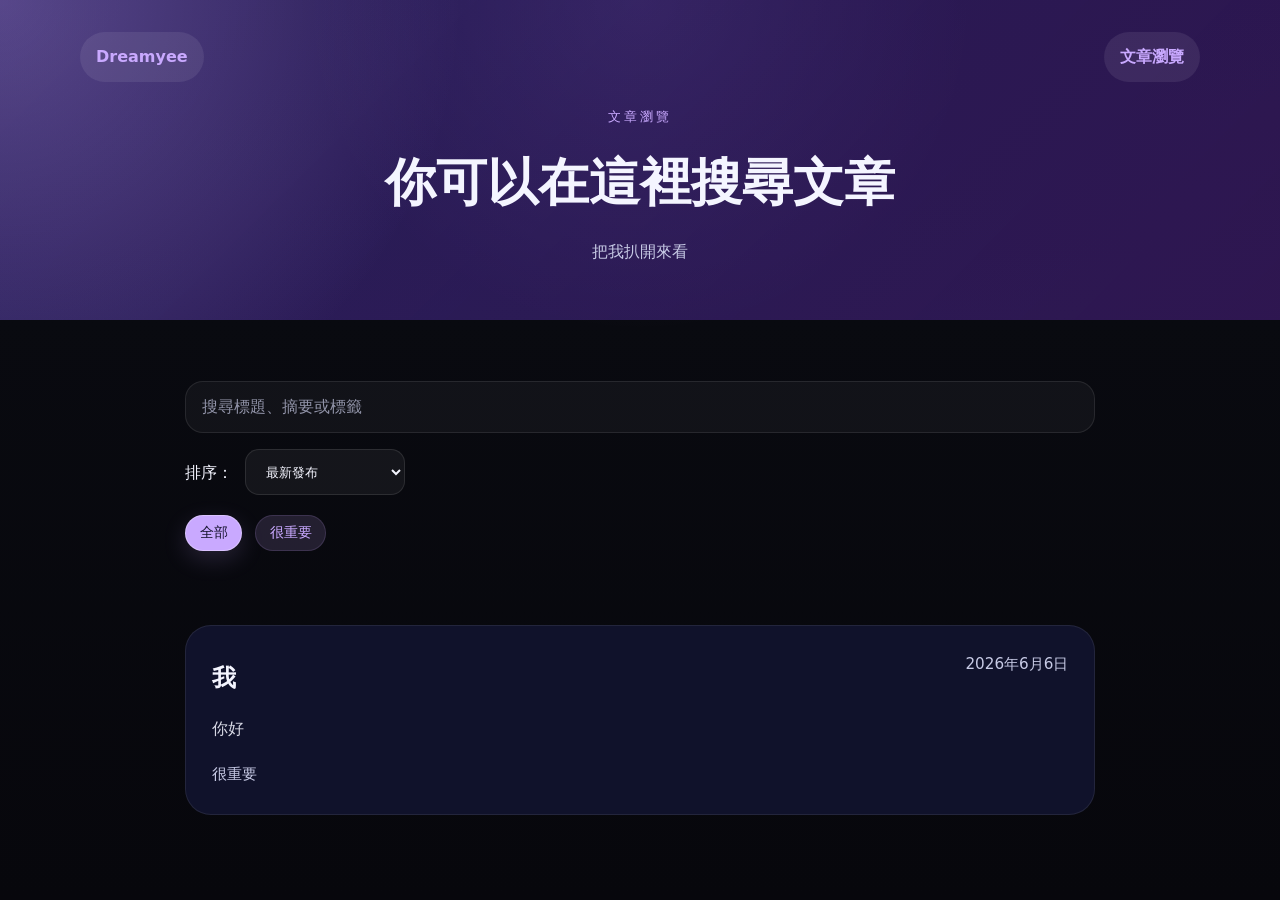
==== archive.html @ ba016aef "AI gonna replace me" ====
<!DOCTYPE html>
<html lang="zh-Hant">
  <head>
    <meta charset="UTF-8" />
    <meta name="viewport" content="width=device-width, initial-scale=1.0" />
    <title>文章瀏覽 | Dreamyee's blog</title>
    <link rel="stylesheet" href="styles.css" />
  </head>
  <body>
    <div class="page-shell">
      <header class="hero-banner archive-banner">
        <div class="hero-overlay"></div>
        <div class="topbar">
          <a class="brand nav-link" href="index.html">Dreamyee</a>
          <a class="nav-link" href="archive.html">文章瀏覽</a>
        </div>
        <div class="hero-content">
          <p class="eyebrow">文章瀏覽</p>
          <h1>你可以在這裡搜尋文章</h1>
          <p class="post-meta">把我扒開來看</p>
        </div>
      </header>

      <main class="content-area archive-content">
        <section class="browse-panel">
          <div class="browse-controls">
            <input id="searchInput" type="search" placeholder="搜尋標題、摘要或標籤" autocomplete="off" />
            <div class="sort-row">
              <label for="sortOrder">排序：</label>
              <select id="sortOrder">
                <option value="newest">最新發布</option>
                <option value="oldest">最早發布</option>
              </select>
            </div>
          </div>

          <div class="tag-filter" id="tagFilter"></div>
        </section>

        <section class="article-list" id="articleList"></section>
      </main>
    </div>

    <script src="archive.js"></script>
  </body>
</html>
---- styles.css ----
:root {
  color-scheme: dark;
  --bg: #080812;
  --panel: rgba(20, 22, 40, 0.95);
  --panel-border: rgba(255, 255, 255, 0.08);
  --text: #f4f5ff;
  --muted: #c7cae5;
  --lavender: #c9a9ff;
  --lavender-soft: rgba(201, 169, 255, 0.18);
  --shadow: 0 30px 80px rgba(0, 0, 0, 0.35);
  --radius: 28px;
}

* {
  box-sizing: border-box;
}

html,
body {
  min-height: 100%;
  margin: 0;
  padding: 0;
  background: radial-gradient(circle at top, rgba(201, 169, 255, 0.14), transparent 30%),
    linear-gradient(180deg, #06060b 0%, #090a10 35%, #07070c 100%);
  color: var(--text);
  font-family: Inter, system-ui, -apple-system, BlinkMacSystemFont, "Segoe UI", sans-serif;
}

body {
  line-height: 1.7;
}

.page-shell {
  display: grid;
  grid-template-rows: auto 1fr;
  min-height: 100vh;
}

.hero-banner {
  position: relative;
  min-height: 320px;
  display: flex;
  flex-direction: column;
  align-items: center;
  justify-content: flex-start;
  padding: 2rem;
  background: linear-gradient(135deg, rgba(88, 64, 204, 0.4), rgba(59, 27, 102, 0.75)),
    url("images/banner.jpg") center/cover no-repeat;
  background-blend-mode: overlay;
}

.hero-overlay {
  position: absolute;
  inset: 0;
  background: radial-gradient(circle at top left, rgba(201, 169, 255, 0.3), transparent 35%);
}

.hero-content {
  position: relative;
  z-index: 1;
  max-width: 900px;
  width: 100%;
  text-align: center;
  animation: fadeInUp 0.8s ease forwards;
}

.eyebrow {
  text-transform: uppercase;
  letter-spacing: 0.24em;
  font-size: 0.8rem;
  margin: 0 0 0.75rem;
  color: var(--lavender);
}

h1 {
  margin: 0;
  font-size: clamp(2rem, 4vw, 3.4rem);
}

.topbar {
  position: relative;
  z-index: 1;
  display: flex;
  align-items: center;
  justify-content: space-between;
  gap: 1rem;
  width: min(100%, 1120px);
  margin: 0 auto 1.5rem;
}

.topbar .brand,
.topbar .nav-link {
  color: var(--lavender);
  text-decoration: none;
  font-weight: 600;
}

.hero-content h1 {
  margin: 0;
}

.topbar .nav-link {
  background: rgba(255, 255, 255, 0.08);
  padding: 0.7rem 1rem;
  border-radius: 999px;
  transition: transform 0.2s ease, background 0.2s ease;
}

.topbar .nav-link:hover {
  transform: translateY(-1px);
  background: rgba(201, 169, 255, 0.18);
}

.post-meta {
  margin-top: 0.75rem;
  color: var(--muted);
}

.browse-panel {
  display: grid;
  gap: 1.25rem;
  margin-bottom: 2rem;
  width: min(100%, 910px);
}

.browse-controls {
  display: grid;
  gap: 1rem;
}

#searchInput {
  width: 100%;
  min-height: 52px;
  padding: 0.95rem 1rem;
  border-radius: 18px;
  border: 1px solid rgba(255, 255, 255, 0.09);
  background: rgba(255, 255, 255, 0.04);
  color: var(--text);
  font-size: 1rem;
}

#searchInput::placeholder {
  color: rgba(199, 202, 229, 0.7);
}

.sort-row {
  display: flex;
  align-items: center;
  gap: 0.75rem;
  flex-wrap: wrap;
}

.sort-row select {
  min-width: 160px;
  padding: 0.85rem 1rem;
  border-radius: 14px;
  border: 1px solid rgba(255, 255, 255, 0.1);
  background: rgba(255, 255, 255, 0.05);
  color: var(--text);
}

.tag-filter {
  display: flex;
  flex-wrap: wrap;
  gap: 0.8rem;
  width: min(100%, 910px);
}

.tag-chip {
  border: 1px solid rgba(201, 169, 255, 0.15);
  cursor: pointer;
  padding: 0.6rem 1rem;
  border-radius: 999px;
  background: rgba(255, 255, 255, 0.06);
  color: var(--lavender);
  transition: transform 0.2s ease, background 0.2s ease, color 0.2s ease, border-color 0.2s ease;
}

.tag-chip:hover {
  transform: translateY(-1px);
  background: rgba(201, 169, 255, 0.16);
}

.tag-chip.active {
  background: var(--lavender);
  color: #17142f;
  border-color: rgba(255, 255, 255, 0.3);
  box-shadow: 0 8px 24px rgba(201, 169, 255, 0.16);
}

.article-list {
  display: grid;
  gap: 1.25rem;
  width: min(100%, 910px);
}

.article-card {
  background: rgba(17, 20, 46, 0.95);
  border: 1px solid rgba(255, 255, 255, 0.08);
  border-radius: 26px;
  overflow: hidden;
  opacity: 0;
  transform: translateY(18px);
  transition: transform 0.2s ease, border-color 0.2s ease;
  animation: fadeInUp 0.7s ease forwards;
}

.article-card:hover {
  transform: translateY(-2px);
  border-color: rgba(201, 169, 255, 0.22);
}

@keyframes fadeInUp {
  from {
    opacity: 0;
    transform: translateY(22px);
  }
  to {
    opacity: 1;
    transform: translateY(0);
  }
}

.article-link {
  display: block;
  color: inherit;
  text-decoration: none;
}

.article-card-content {
  padding: 1.65rem 1.6rem;
}

.article-card-header {
  display: flex;
  align-items: flex-start;
  justify-content: space-between;
  gap: 1rem;
  flex-wrap: wrap;
}

.article-card-header h2 {
  margin: 0.35rem 0 0;
  font-size: 1.5rem;
}

.article-date,
.article-meta-row {
  color: var(--muted);
  font-size: 0.95rem;
}

.article-excerpt {
  margin: 1rem 0 1.25rem;
  color: rgba(244, 245, 255, 0.88);
}

.article-meta-row {
  display: flex;
  flex-wrap: wrap;
  gap: 1rem;
}

.empty-state {
  padding: 2rem;
  border-radius: 24px;
  text-align: center;
  background: rgba(255, 255, 255, 0.04);
  border: 1px dashed rgba(255, 255, 255, 0.08);
  color: var(--muted);
}

.archive-content {
  padding-top: 2rem;
}

@media (max-width: 720px) {
  .topbar {
    flex-direction: column;
    align-items: flex-start;
  }

  .browse-panel,
  .article-list,
  .tag-filter {
    width: 100%;
  }

  .article-card-content {
    padding: 1.4rem;
  }
}

.content-area {
  display: grid;
  place-items: center;
  padding: 2.5rem 1.25rem 4rem;
}

.post-card {
  width: min(100%, 910px);
  background: var(--panel);
  border: 1px solid var(--panel-border);
  border-radius: var(--radius);
  box-shadow: var(--shadow);
  padding: 2rem;
  backdrop-filter: blur(14px);
  opacity: 0;
  transform: translateY(20px);
  animation: fadeInUp 0.8s ease 0.2s forwards;
}

.post-meta-row {
  display: flex;
  flex-wrap: wrap;
  gap: 1rem;
  color: var(--muted);
  font-size: 0.95rem;
  margin-bottom: 1rem;
}

.tag-list {
  display: flex;
  flex-wrap: wrap;
  gap: 0.6rem;
  margin-bottom: 1.5rem;
}

.tag-item {
  display: inline-flex;
  align-items: center;
  padding: 0.45rem 0.85rem;
  border-radius: 999px;
  background: rgba(201, 169, 255, 0.14);
  color: var(--lavender);
  font-size: 0.9rem;
}

.post-body {
  color: var(--text);
}

.post-body h2,
.post-body h3,
.post-body h4 {
  margin-top: 2rem;
  margin-bottom: 0.8rem;
  color: #edefff;
}

.post-body p {
  margin: 1rem 0;
}

.post-body img {
  max-width: 100%;
  border-radius: 18px;
  margin: 1.25rem 0;
  display: block;
}

.post-body a {
  color: var(--lavender);
  text-decoration: none;
}

.post-body a:hover {
  text-decoration: underline;
}

.post-body pre,
.post-body code {
  font-family: ui-monospace, SFMono-Regular, Menlo, Monaco, Consolas, "Liberation Mono", "Courier New", monospace;
}

.post-body pre {
  background: rgba(255, 255, 255, 0.06);
  border: 1px solid rgba(255, 255, 255, 0.08);
  border-radius: 18px;
  padding: 1rem;
  overflow-x: auto;
}

.post-body code {
  background: rgba(255, 255, 255, 0.08);
  padding: 0.2rem 0.45rem;
  border-radius: 0.45rem;
}

@media (max-width: 720px) {
  .hero-banner {
    min-height: 230px;
    padding: 1.5rem;
  }

  .post-card {
    padding: 1.5rem;
  }
}
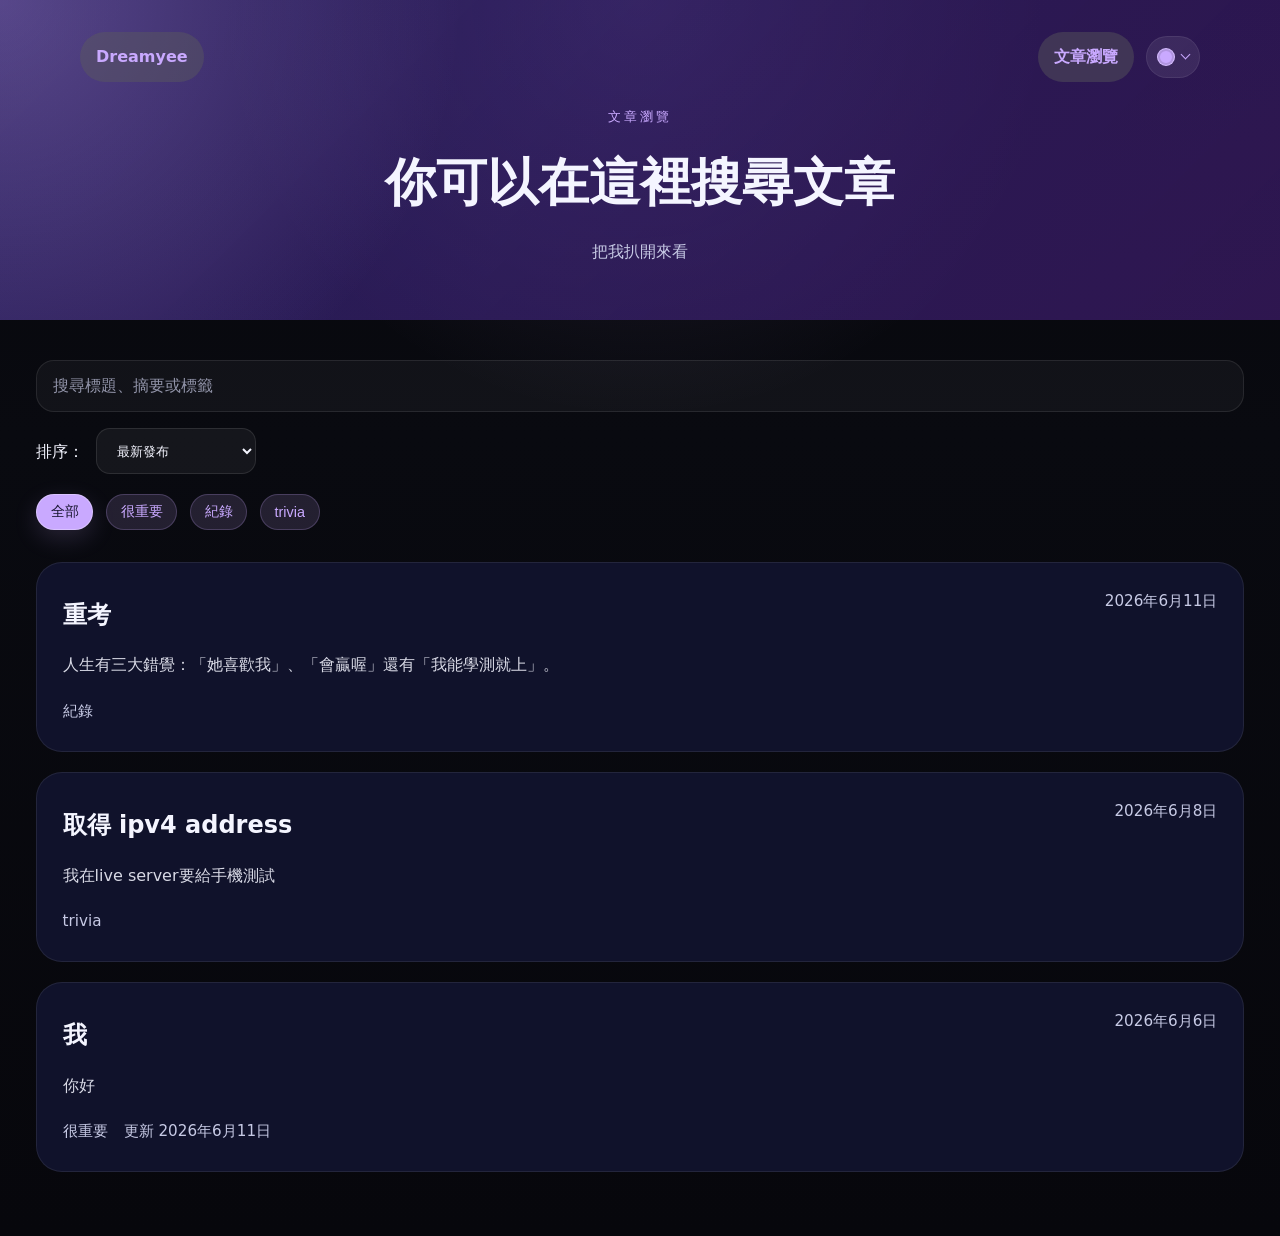
==== commit c3f9b41b: "more themes and main theme change to blue" ====
--- a/archive.html
+++ b/archive.html
@@ -3,7 +3,32 @@
   <head>
     <meta charset="UTF-8" />
     <meta name="viewport" content="width=device-width, initial-scale=1.0" />
+    <meta name="description" content="Browse all article posts with tag filtering, search, and sorting on this Markdown-powered blog." />
+    <meta name="robots" content="index, follow" />
+    <meta property="og:title" content="文章瀏覽 | Dreamyee's blog" />
+    <meta property="og:description" content="Browse all article posts with tag filtering, search, and sorting on this Markdown-powered blog." />
+    <meta property="og:type" content="website" />
+    <meta name="twitter:card" content="summary_large_image" />
+    <meta name="theme-color" content="#080812" />
     <title>文章瀏覽 | Dreamyee's blog</title>
+    <script>
+      (() => {
+        try {
+          const themes = {
+            purple: "#080812",
+            blue: "#06101f",
+            green: "#061812",
+          };
+          const savedTheme = localStorage.getItem("blog-theme");
+          if (Object.prototype.hasOwnProperty.call(themes, savedTheme)) {
+            document.documentElement.dataset.theme = savedTheme;
+            document.querySelector('meta[name="theme-color"]').setAttribute("content", themes[savedTheme]);
+          }
+        } catch (error) {
+          document.documentElement.dataset.theme = "blue";
+        }
+      })();
+    </script>
     <link rel="stylesheet" href="styles.css" />
   </head>
   <body>
@@ -12,7 +37,29 @@
         <div class="hero-overlay"></div>
         <div class="topbar">
           <a class="brand nav-link" href="index.html">Dreamyee</a>
-          <a class="nav-link" href="archive.html">文章瀏覽</a>
+          <div class="nav-actions">
+            <a class="nav-link" href="archive.html">文章瀏覽</a>
+            <div class="theme-switcher">
+              <button class="theme-trigger" type="button" aria-label="選擇主題色" aria-expanded="false" aria-controls="themeMenu">
+                <span class="theme-trigger-swatch" aria-hidden="true"></span>
+                <span class="theme-trigger-chevron" aria-hidden="true"></span>
+              </button>
+              <div class="theme-menu" id="themeMenu" role="menu" hidden>
+                <button class="theme-option" type="button" data-theme-choice="purple" role="menuitemradio" aria-checked="true">
+                  <span class="theme-option-swatch theme-purple" aria-hidden="true"></span>
+                  <span>紫色</span>
+                </button>
+                <button class="theme-option" type="button" data-theme-choice="blue" role="menuitemradio" aria-checked="false">
+                  <span class="theme-option-swatch theme-blue" aria-hidden="true"></span>
+                  <span>深藍</span>
+                </button>
+                <button class="theme-option" type="button" data-theme-choice="green" role="menuitemradio" aria-checked="false">
+                  <span class="theme-option-swatch theme-green" aria-hidden="true"></span>
+                  <span>深綠</span>
+                </button>
+              </div>
+            </div>
+          </div>
         </div>
         <div class="hero-content">
           <p class="eyebrow">文章瀏覽</p>
@@ -41,6 +88,7 @@
       </main>
     </div>
 
+    <script src="theme.js"></script>
     <script src="archive.js"></script>
   </body>
 </html>
--- a/styles.css
+++ b/styles.css
@@ -2,13 +2,79 @@
   color-scheme: dark;
   --bg: #080812;
   --panel: rgba(20, 22, 40, 0.95);
+  --article-panel: rgba(17, 20, 46, 0.95);
   --panel-border: rgba(255, 255, 255, 0.08);
   --text: #f4f5ff;
   --muted: #c7cae5;
   --lavender: #c9a9ff;
   --lavender-soft: rgba(201, 169, 255, 0.18);
+  --accent: #c9a9ff;
+  --accent-strong: #d7c0ff;
+  --accent-soft: rgba(201, 169, 255, 0.18);
+  --accent-faint: rgba(201, 169, 255, 0.1);
+  --accent-wash: rgba(201, 169, 255, 0.14);
+  --accent-border: rgba(201, 169, 255, 0.22);
+  --accent-shadow: rgba(201, 169, 255, 0.16);
+  --accent-ink: #17142f;
+  --page-gradient: radial-gradient(circle at top, rgba(201, 169, 255, 0.14), transparent 30%),
+    linear-gradient(180deg, #06060b 0%, #090a10 35%, #07070c 100%);
+  --hero-tint-start: rgba(88, 64, 204, 0.4);
+  --hero-tint-end: rgba(59, 27, 102, 0.75);
+  --hero-glow: rgba(201, 169, 255, 0.3);
+  --button-shadow: rgba(55, 30, 120, 0.12);
+  --button-shadow-hover: rgba(55, 30, 120, 0.18);
   --shadow: 0 30px 80px rgba(0, 0, 0, 0.35);
   --radius: 28px;
+}
+
+:root[data-theme="blue"] {
+  --bg: #06101f;
+  --panel: rgba(12, 23, 42, 0.95);
+  --article-panel: rgba(10, 25, 50, 0.95);
+  --text: #eef6ff;
+  --muted: #b9cce4;
+  --lavender: #8fd0ff;
+  --lavender-soft: rgba(143, 208, 255, 0.18);
+  --accent: #8fd0ff;
+  --accent-strong: #b6e1ff;
+  --accent-soft: rgba(143, 208, 255, 0.18);
+  --accent-faint: rgba(143, 208, 255, 0.1);
+  --accent-wash: rgba(143, 208, 255, 0.14);
+  --accent-border: rgba(143, 208, 255, 0.24);
+  --accent-shadow: rgba(33, 138, 214, 0.18);
+  --accent-ink: #061527;
+  --page-gradient: radial-gradient(circle at top, rgba(91, 169, 255, 0.14), transparent 30%),
+    linear-gradient(180deg, #040810 0%, #07111d 38%, #050b14 100%);
+  --hero-tint-start: rgba(31, 95, 168, 0.42);
+  --hero-tint-end: rgba(8, 26, 53, 0.78);
+  --hero-glow: rgba(143, 208, 255, 0.26);
+  --button-shadow: rgba(30, 106, 170, 0.12);
+  --button-shadow-hover: rgba(30, 106, 170, 0.2);
+}
+
+:root[data-theme="green"] {
+  --bg: #061812;
+  --panel: rgba(12, 33, 26, 0.95);
+  --article-panel: rgba(10, 35, 27, 0.95);
+  --text: #effcf5;
+  --muted: #b8d8c9;
+  --lavender: #8be7b6;
+  --lavender-soft: rgba(139, 231, 182, 0.18);
+  --accent: #8be7b6;
+  --accent-strong: #b5f4cf;
+  --accent-soft: rgba(139, 231, 182, 0.18);
+  --accent-faint: rgba(139, 231, 182, 0.1);
+  --accent-wash: rgba(139, 231, 182, 0.14);
+  --accent-border: rgba(139, 231, 182, 0.24);
+  --accent-shadow: rgba(52, 170, 107, 0.18);
+  --accent-ink: #061c12;
+  --page-gradient: radial-gradient(circle at top, rgba(94, 214, 148, 0.14), transparent 30%),
+    linear-gradient(180deg, #030b08 0%, #071510 38%, #040c09 100%);
+  --hero-tint-start: rgba(28, 111, 72, 0.42);
+  --hero-tint-end: rgba(7, 42, 28, 0.78);
+  --hero-glow: rgba(139, 231, 182, 0.26);
+  --button-shadow: rgba(52, 170, 107, 0.12);
+  --button-shadow-hover: rgba(52, 170, 107, 0.2);
 }
 
 * {
@@ -20,8 +86,7 @@
   min-height: 100%;
   margin: 0;
   padding: 0;
-  background: radial-gradient(circle at top, rgba(201, 169, 255, 0.14), transparent 30%),
-    linear-gradient(180deg, #06060b 0%, #090a10 35%, #07070c 100%);
+  background: var(--page-gradient);
   color: var(--text);
   font-family: Inter, system-ui, -apple-system, BlinkMacSystemFont, "Segoe UI", sans-serif;
 }
@@ -43,8 +108,8 @@
   flex-direction: column;
   align-items: center;
   justify-content: flex-start;
-  padding: 2rem;
-  background: linear-gradient(135deg, rgba(88, 64, 204, 0.4), rgba(59, 27, 102, 0.75)),
+  padding: 2rem 1.25rem;
+  background: linear-gradient(135deg, var(--hero-tint-start), var(--hero-tint-end)),
     url("images/banner.jpg") center/cover no-repeat;
   background-blend-mode: overlay;
 }
@@ -52,7 +117,7 @@
 .hero-overlay {
   position: absolute;
   inset: 0;
-  background: radial-gradient(circle at top left, rgba(201, 169, 255, 0.3), transparent 35%);
+  background: radial-gradient(circle at top left, var(--hero-glow), transparent 35%);
 }
 
 .hero-content {
@@ -61,6 +126,7 @@
   max-width: 900px;
   width: 100%;
   text-align: center;
+  padding: 0 0.5rem;
   animation: fadeInUp 0.8s ease forwards;
 }
 
@@ -69,7 +135,7 @@
   letter-spacing: 0.24em;
   font-size: 0.8rem;
   margin: 0 0 0.75rem;
-  color: var(--lavender);
+  color: var(--accent);
 }
 
 h1 {
@@ -90,7 +156,7 @@
 
 .topbar .brand,
 .topbar .nav-link {
-  color: var(--lavender);
+  color: var(--accent);
   text-decoration: none;
   font-weight: 600;
 }
@@ -100,7 +166,7 @@
 }
 
 .topbar .nav-link {
-  background: rgba(255, 255, 255, 0.08);
+  background: rgba(93, 93, 93, 0.437);
   padding: 0.7rem 1rem;
   border-radius: 999px;
   transition: transform 0.2s ease, background 0.2s ease;
@@ -108,7 +174,135 @@
 
 .topbar .nav-link:hover {
   transform: translateY(-1px);
-  background: rgba(201, 169, 255, 0.18);
+  background: var(--accent-soft);
+}
+
+.nav-actions {
+  display: flex;
+  align-items: center;
+  gap: 0.75rem;
+  flex-wrap: wrap;
+  justify-content: flex-end;
+}
+
+.theme-switcher {
+  position: relative;
+  display: inline-flex;
+  align-items: center;
+}
+
+.theme-trigger {
+  display: inline-flex;
+  align-items: center;
+  justify-content: center;
+  gap: 0.42rem;
+  width: 54px;
+  height: 42px;
+  padding: 0;
+  border-radius: 999px;
+  border: 1px solid rgba(255, 255, 255, 0.08);
+  background: rgba(255, 255, 255, 0.08);
+  color: var(--accent);
+  cursor: pointer;
+  transition: transform 0.2s ease, background 0.2s ease, border-color 0.2s ease;
+}
+
+.theme-trigger:hover,
+.theme-trigger:focus-visible,
+.theme-switcher.open .theme-trigger {
+  transform: translateY(-1px);
+  background: rgba(255, 255, 255, 0.14);
+  border-color: rgba(255, 255, 255, 0.18);
+}
+
+.theme-trigger-swatch,
+.theme-option-swatch {
+  width: 18px;
+  height: 18px;
+  flex: 0 0 auto;
+  border-radius: 999px;
+  border: 1px solid rgba(255, 255, 255, 0.26);
+  background: var(--accent);
+  box-shadow: inset 0 0 0 2px rgba(0, 0, 0, 0.12);
+}
+
+.theme-trigger-chevron {
+  width: 7px;
+  height: 7px;
+  border-right: 1.5px solid currentColor;
+  border-bottom: 1.5px solid currentColor;
+  transform: translateY(-2px) rotate(45deg);
+  transition: transform 0.2s ease;
+}
+
+.theme-switcher.open .theme-trigger-chevron {
+  transform: translateY(1px) rotate(225deg);
+}
+
+.theme-menu {
+  position: absolute;
+  top: calc(100% + 0.5rem);
+  right: 0;
+  z-index: 20;
+  display: grid;
+  min-width: 136px;
+  padding: 0.35rem;
+  border-radius: 16px;
+  border: 1px solid rgba(255, 255, 255, 0.1);
+  background: rgba(12, 13, 22, 0.92);
+  box-shadow: 0 18px 48px rgba(0, 0, 0, 0.28);
+  backdrop-filter: blur(14px);
+  opacity: 0;
+  pointer-events: none;
+  transform: translateY(-4px);
+  transition: opacity 0.16s ease, transform 0.16s ease;
+}
+
+.theme-switcher.open .theme-menu {
+  opacity: 1;
+  pointer-events: auto;
+  transform: translateY(0);
+}
+
+.theme-option {
+  display: flex;
+  align-items: center;
+  gap: 0.65rem;
+  width: 100%;
+  min-height: 38px;
+  padding: 0.55rem 0.65rem;
+  border: 0;
+  border-radius: 12px;
+  background: transparent;
+  color: var(--text);
+  font: inherit;
+  font-size: 0.9rem;
+  font-weight: 600;
+  text-align: left;
+  cursor: pointer;
+  transition: background 0.18s ease, color 0.18s ease;
+}
+
+.theme-option:hover,
+.theme-option:focus-visible {
+  background: rgba(255, 255, 255, 0.08);
+}
+
+.theme-option[aria-checked="true"] {
+  color: var(--accent);
+  background: var(--accent-faint);
+}
+
+.theme-purple {
+  background: linear-gradient(135deg, #c9a9ff, #5840cc);
+}
+
+.theme-blue {
+  background: linear-gradient(135deg, #8fd0ff, #1f5fa8);
+}
+
+.theme-green {
+  background: linear-gradient(135deg, #8be7b6, #1c6f48);
 }
 
 .post-meta {
@@ -119,8 +313,9 @@
 .browse-panel {
   display: grid;
   gap: 1.25rem;
-  margin-bottom: 2rem;
-  width: min(100%, 910px);
+  margin: 0 auto 2rem;
+  width: 100%;
+  max-width: 1240px;
 }
 
 .browse-controls {
@@ -163,39 +358,45 @@
   display: flex;
   flex-wrap: wrap;
   gap: 0.8rem;
-  width: min(100%, 910px);
+  width: 100%;
+  max-width: 1240px;
+  margin: 0 auto;
 }
 
 .tag-chip {
-  border: 1px solid rgba(201, 169, 255, 0.15);
+  border: 1px solid var(--accent-border);
   cursor: pointer;
-  padding: 0.6rem 1rem;
-  border-radius: 999px;
+  padding: 0.55rem 0.95rem;
+  border-radius: 16px;
   background: rgba(255, 255, 255, 0.06);
-  color: var(--lavender);
+  color: var(--accent);
+  min-width: 0;
+  white-space: nowrap;
   transition: transform 0.2s ease, background 0.2s ease, color 0.2s ease, border-color 0.2s ease;
 }
 
 .tag-chip:hover {
   transform: translateY(-1px);
-  background: rgba(201, 169, 255, 0.16);
+  background: var(--accent-wash);
 }
 
 .tag-chip.active {
-  background: var(--lavender);
-  color: #17142f;
+  background: var(--accent);
+  color: var(--accent-ink);
   border-color: rgba(255, 255, 255, 0.3);
-  box-shadow: 0 8px 24px rgba(201, 169, 255, 0.16);
+  box-shadow: 0 8px 24px var(--accent-shadow);
 }
 
 .article-list {
   display: grid;
   gap: 1.25rem;
-  width: min(100%, 910px);
+  width: 100%;
+  max-width: 1240px;
+  margin: 0 auto;
 }
 
 .article-card {
-  background: rgba(17, 20, 46, 0.95);
+  background: var(--article-panel);
   border: 1px solid rgba(255, 255, 255, 0.08);
   border-radius: 26px;
   overflow: hidden;
@@ -207,7 +408,7 @@
 
 .article-card:hover {
   transform: translateY(-2px);
-  border-color: rgba(201, 169, 255, 0.22);
+  border-color: var(--accent-border);
 }
 
 @keyframes fadeInUp {
@@ -271,34 +472,31 @@
 }
 
 .archive-content {
+  display: grid;
+  justify-items: center;
+  gap: 1.5rem;
   padding-top: 2rem;
-}
-
-@media (max-width: 720px) {
-  .topbar {
-    flex-direction: column;
-    align-items: flex-start;
-  }
-
-  .browse-panel,
-  .article-list,
-  .tag-filter {
-    width: 100%;
-  }
-
-  .article-card-content {
-    padding: 1.4rem;
-  }
+  width: 100%;
+  max-width: 1240px;
+  margin: 0 auto;
 }
 
 .content-area {
-  display: grid;
-  place-items: center;
-  padding: 2.5rem 1.25rem 4rem;
+  display: flex;
+  /* justify-content: center; */
+  width: 100%;
+  padding: 2.5rem 1rem 4rem;
+}
+
+.content-area.archive-content {
+  display: inline;
+  justify-items: center;
+  gap: 1.5rem;
 }
 
 .post-card {
-  width: min(100%, 910px);
+  width: 100%;
+  max-width: 1234px;
   background: var(--panel);
   border: 1px solid var(--panel-border);
   border-radius: var(--radius);
@@ -331,8 +529,8 @@
   align-items: center;
   padding: 0.45rem 0.85rem;
   border-radius: 999px;
-  background: rgba(201, 169, 255, 0.14);
-  color: var(--lavender);
+  background: var(--accent-wash);
+  color: var(--accent);
   font-size: 0.9rem;
 }
 
@@ -348,8 +546,117 @@
   color: #edefff;
 }
 
+.post-body .post-section {
+  margin-left: 0.2rem;
+}
+
+.post-body .post-section-body {
+  border-left: 2px solid rgba(255, 255, 255, 0.22);
+  padding-left: 1rem;
+}
+
+.contact-section {
+  margin-top: 2rem;
+  padding-top: 1.5rem;
+  border-top: 1px solid rgba(255, 255, 255, 0.08);
+  display: flex;
+  flex-direction: column;
+  align-items: center;
+  justify-content: center;
+  gap: 0.75rem;
+  text-align: center;
+}
+
+.contact-label {
+  margin: 0;
+  color: var(--muted);
+  font-size: 0.95rem;
+}
+
+.contact-actions {
+  display: flex;
+  gap: 0.75rem;
+}
+
+.icon-button {
+  display: inline-flex;
+  align-items: center;
+  justify-content: center;
+  width: 46px;
+  height: 46px;
+  border-radius: 16px;
+  background: rgba(255, 255, 255, 0.06);
+  border: 1px solid rgba(255, 255, 255, 0.1);
+  color: var(--text);
+  text-decoration: none;
+  transition: transform 0.2s ease, background 0.2s ease, border-color 0.2s ease;
+}
+
+.icon-button:hover,
+.icon-button:focus-visible {
+  transform: translateY(-1px);
+  background: rgba(255, 255, 255, 0.14);
+  border-color: rgba(255, 255, 255, 0.22);
+}
+
+.icon-button svg {
+  width: 20px;
+  height: 20px;
+  fill: currentColor;
+}
+
 .post-body p {
-  margin: 1rem 0;
+  margin: 0 0 1.4rem;
+  line-height: 1.75;
+}
+
+.hidden-text {
+  display: inline-block;
+  position: relative;
+  color: transparent;
+  background: rgba(255, 255, 255, 0.06);
+  border-bottom: 1px dashed var(--accent);
+  cursor: pointer;
+  transition: color 0.24s ease, background 0.24s ease;
+}
+
+.hidden-text::after {
+  content: "";
+  position: absolute;
+  inset: 0;
+  display: flex;
+  align-items: center;
+  justify-content: center;
+  color: var(--muted);
+  font-size: 0.85rem;
+  pointer-events: none;
+}
+
+.hidden-text.revealed {
+  color: inherit;
+  background: rgba(255, 255, 255, 0.04);
+}
+
+.hidden-text.revealed::after {
+  content: "";
+}
+
+.hidden-text:focus-visible {
+  outline: 2px solid var(--accent);
+  outline-offset: 3px;
+}
+
+.post-body ul {
+  margin: 1rem 0 1.25rem;
+  padding-left: 1.35rem;
+}
+
+.post-body li {
+  margin: 0.35rem 0;
+}
+
+.post-body li::marker {
+  color: var(--accent);
 }
 
 .post-body img {
@@ -360,8 +667,224 @@
 }
 
 .post-body a {
-  color: var(--lavender);
+  color: var(--accent);
   text-decoration: none;
+}
+
+.content-layout {
+  display: grid;
+  grid-template-columns: minmax(0, 1fr) minmax(300px, 300px);
+  gap: 2rem;
+  align-items: start;
+  width: min(100%, 1400px);
+  margin: 0 auto;
+  padding: 0 1rem;
+}
+
+@media (max-width: 1200px) {
+  .content-layout {
+    grid-template-columns: 1fr;
+    padding: 0 1rem;
+  }
+}
+
+.surf-mode-row {
+  margin: 1.5rem 0;
+}
+
+.surf-button {
+  display: inline-flex;
+  align-items: center;
+  justify-content: center;
+  padding: 0.95rem 1.4rem;
+  border-radius: 999px;
+  border: 1px solid rgba(255, 255, 255, 0.16);
+  background: var(--accent-wash);
+  color: var(--accent);
+  font-weight: 600;
+  letter-spacing: 0.02em;
+  box-shadow: 0 18px 45px var(--button-shadow);
+  cursor: pointer;
+  transition: transform 0.2s ease, background 0.2s ease, border-color 0.2s ease, box-shadow 0.2s ease;
+}
+
+.surf-button:hover,
+.surf-button:focus-visible {
+  transform: translateY(-2px);
+  background: var(--accent-soft);
+  border-color: rgba(255, 255, 255, 0.28);
+  box-shadow: 0 22px 55px var(--button-shadow-hover);
+}
+
+.surf-button.hidden {
+  display: none;
+}
+
+.surf-sidebar {
+  position: sticky;
+  top: 20px;
+  align-self: start;
+  max-height: calc(100vh - 140px);
+  display: flex;
+  flex-direction: column;
+  overflow: hidden;
+  border-radius: 28px;
+  /* background: rgba(12, 15, 28, 0.92); */
+  /* backdrop-filter: blur(20px); */
+  /* border: 1px solid rgba(255, 255, 255, 0.08); */
+  /* box-shadow: 0 30px 70px rgba(0, 0, 0, 0.22); */
+  padding: 1.25rem;
+  transition: transform 0.3s ease, box-shadow 0.3s ease, background 0.3s ease;
+}
+
+.surf-sidebar.hidden {
+  display: none;
+}
+
+.concept-list {
+  flex: 1 1 auto;
+  max-height: calc(100vh - 340px);
+  margin-bottom: 1rem;
+  overflow-y: auto;
+  padding-right: 0.15rem;
+}
+
+.concept-list-title {
+  margin: 0 0 0.85rem;
+  color: var(--accent);
+  font-size: 0.82rem;
+  letter-spacing: 0.18em;
+  text-transform: uppercase;
+}
+
+.concept-list-items {
+  list-style: none;
+  margin: 0;
+  padding: 0;
+}
+
+.concept-item {
+  margin-bottom: 0.42rem;
+}
+
+.concept-item a {
+  color: var(--text);
+  text-decoration: none;
+  display: block;
+  line-height: 1.4;
+  padding: 0.55rem 0.75rem;
+  border-radius: 16px;
+  transition: background 0.24s ease, color 0.24s ease, transform 0.24s ease;
+}
+
+.concept-item.concept-h1 a {
+  font-weight: 700;
+}
+
+.concept-item.concept-h2 a {
+  color: var(--muted);
+  padding-left: 0.95rem;
+}
+
+.concept-item a:hover,
+.concept-item a:focus-visible {
+  color: var(--accent);
+  background: var(--accent-faint);
+  transform: translateX(1px);
+}
+
+.concept-item a.active {
+  color: var(--text);
+  background: var(--accent-soft);
+  text-decoration: none;
+}
+
+.concept-list {
+  scrollbar-width: thin;
+  scrollbar-color: var(--accent-border) transparent;
+}
+
+.concept-list::-webkit-scrollbar {
+  width: 7px;
+}
+
+.concept-list::-webkit-scrollbar-track {
+  background: transparent;
+}
+
+.concept-list::-webkit-scrollbar-thumb {
+  background: var(--accent-border);
+  border-radius: 999px;
+}
+
+.surf-video-wrapper.hidden {
+  display: none;
+}
+
+.surf-video-wrapper {
+  position: relative;
+  width: 100%;
+  padding-top: 56.25%;
+  overflow: hidden;
+  border-radius: 22px;
+  border: 1px solid rgba(255, 255, 255, 0.08);
+  box-shadow: inset 0 0 0 1px rgba(255, 255, 255, 0.02), 0 20px 45px rgba(0, 0, 0, 0.18);
+  margin-top: 0.8rem;
+}
+
+.surf-video-wrapper iframe {
+  position: absolute;
+  inset: 0;
+  width: 100%;
+  height: 100%;
+  border: 0;
+}
+
+@media (max-width: 900px) {
+  .surf-sidebar {
+    display: block;
+    position: fixed;
+    top: unset;
+    bottom: 5px;
+    left: 0;
+    right: 0;
+    width: 100%;
+    max-height: 55vh;
+    margin: 0;
+    border-radius: 24px 24px 0 0;
+    /* background: rgba(12, 15, 28, 0.98); */
+    padding: 0.85rem 0.85rem 0.75rem;
+    z-index: 1000;
+    overflow: hidden;
+    width: 50%;
+    /* box-shadow: 0 -24px 80px rgba(0, 0, 0, 0.28); */
+  }
+
+  .surf-sidebar.hidden {
+    display: none;
+  }
+
+  .surf-sidebar .concept-list {
+    display: none;
+  }
+
+  .surf-video-wrapper {
+    border-radius: 18px;
+    margin-top: 0;
+  }
+
+  .surf-button {
+    width: 100%;
+  }
+
+  .content-layout {
+    grid-template-columns: 1fr;
+    padding: 0px;
+  }
+
+  .post-card {
+    padding-bottom: 7rem;
+  }
 }
 
 .post-body a:hover {
@@ -381,19 +904,116 @@
   overflow-x: auto;
 }
 
+.post-body pre code {
+  display: block;
+  color: var(--text);
+  line-height: 1.55;
+  white-space: pre-wrap;
+  word-break: break-word;
+}
+
 .post-body code {
   background: rgba(255, 255, 255, 0.08);
   padding: 0.2rem 0.45rem;
   border-radius: 0.45rem;
 }
 
+.token-comment {
+  color: #7f95c4;
+}
+
+.token-string {
+  color: var(--accent-strong);
+}
+
+.token-keyword {
+  color: #6ee7ff;
+  font-weight: 600;
+}
+
+.token-number {
+  color: #f5c26b;
+}
+
 @media (max-width: 720px) {
   .hero-banner {
     min-height: 230px;
-    padding: 1.5rem;
+    padding: 1.5rem 1rem;
+  }
+
+  .browse-panel,
+  .article-list,
+  .tag-filter {
+    width: 100%;
+    max-width: 100%;
+  }
+
+  .browse-controls {
+    width: 100%;
+  }
+
+  .sort-row {
+    flex-direction: column;
+    align-items: stretch;
+  }
+
+  .sort-row select,
+  #searchInput {
+    width: 100%;
+  }
+
+  .article-card-content {
+    padding: 1.4rem;
   }
 
   .post-card {
     padding: 1.5rem;
   }
-}
+
+  .content-layout {
+    padding: 0px;
+  }
+}
+
+@media (max-width: 520px) {
+  .hero-banner {
+    min-height: auto;
+    padding: 1.25rem 0.9rem;
+  }
+
+  .hero-content {
+    padding: 0;
+  }
+
+  .topbar {
+    flex-direction: row;
+    flex-wrap: wrap;
+    justify-content: space-between;
+    align-items: center;
+    gap: 0.75rem;
+  }
+
+  .topbar .nav-link,
+  .topbar .brand {
+    width: auto;
+    text-align: left;
+  }
+
+  .topbar .nav-link {
+    align-self: center;
+  }
+
+  .post-meta-row {
+    gap: 0.75rem;
+    font-size: 0.92rem;
+  }
+
+  .post-body {
+    font-size: 1rem;
+  }
+
+  .tag-item {
+    font-size: 0.85rem;
+    padding: 0.45rem 0.8rem;
+  }
+}
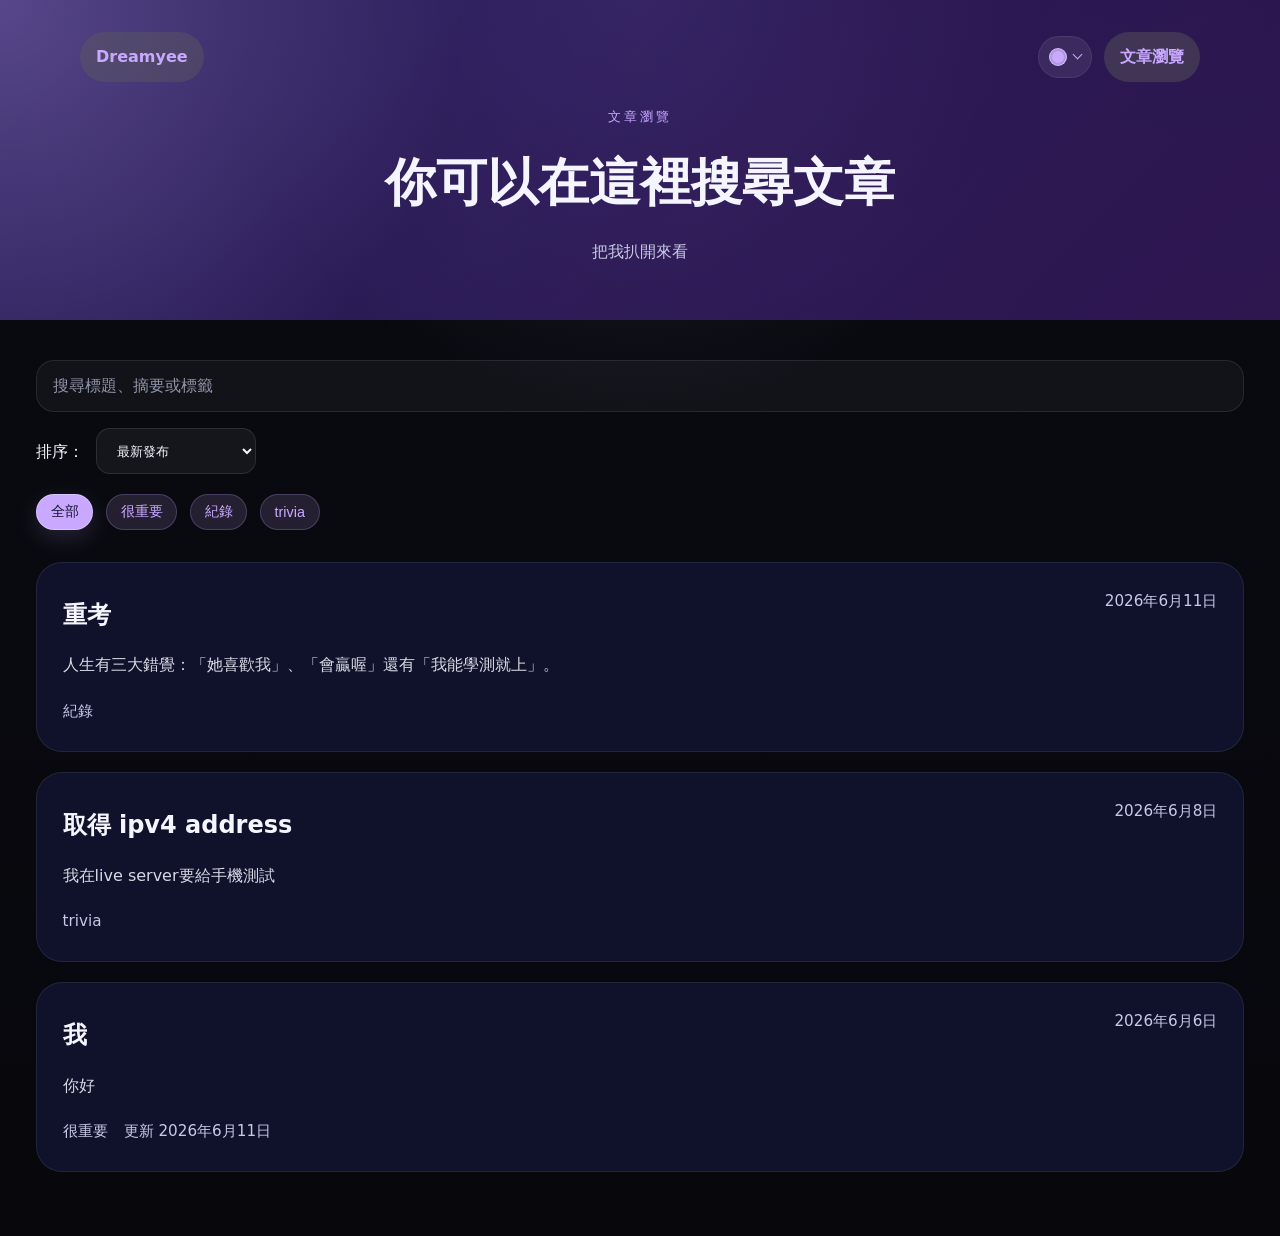
==== commit 5d44077c: "trivia" ====
--- a/archive.html
+++ b/archive.html
@@ -38,7 +38,6 @@
         <div class="topbar">
           <a class="brand nav-link" href="index.html">Dreamyee</a>
           <div class="nav-actions">
-            <a class="nav-link" href="archive.html">文章瀏覽</a>
             <div class="theme-switcher">
               <button class="theme-trigger" type="button" aria-label="選擇主題色" aria-expanded="false" aria-controls="themeMenu">
                 <span class="theme-trigger-swatch" aria-hidden="true"></span>
@@ -59,6 +58,7 @@
                 </button>
               </div>
             </div>
+            <a class="nav-link" href="archive.html">文章瀏覽</a>
           </div>
         </div>
         <div class="hero-content">
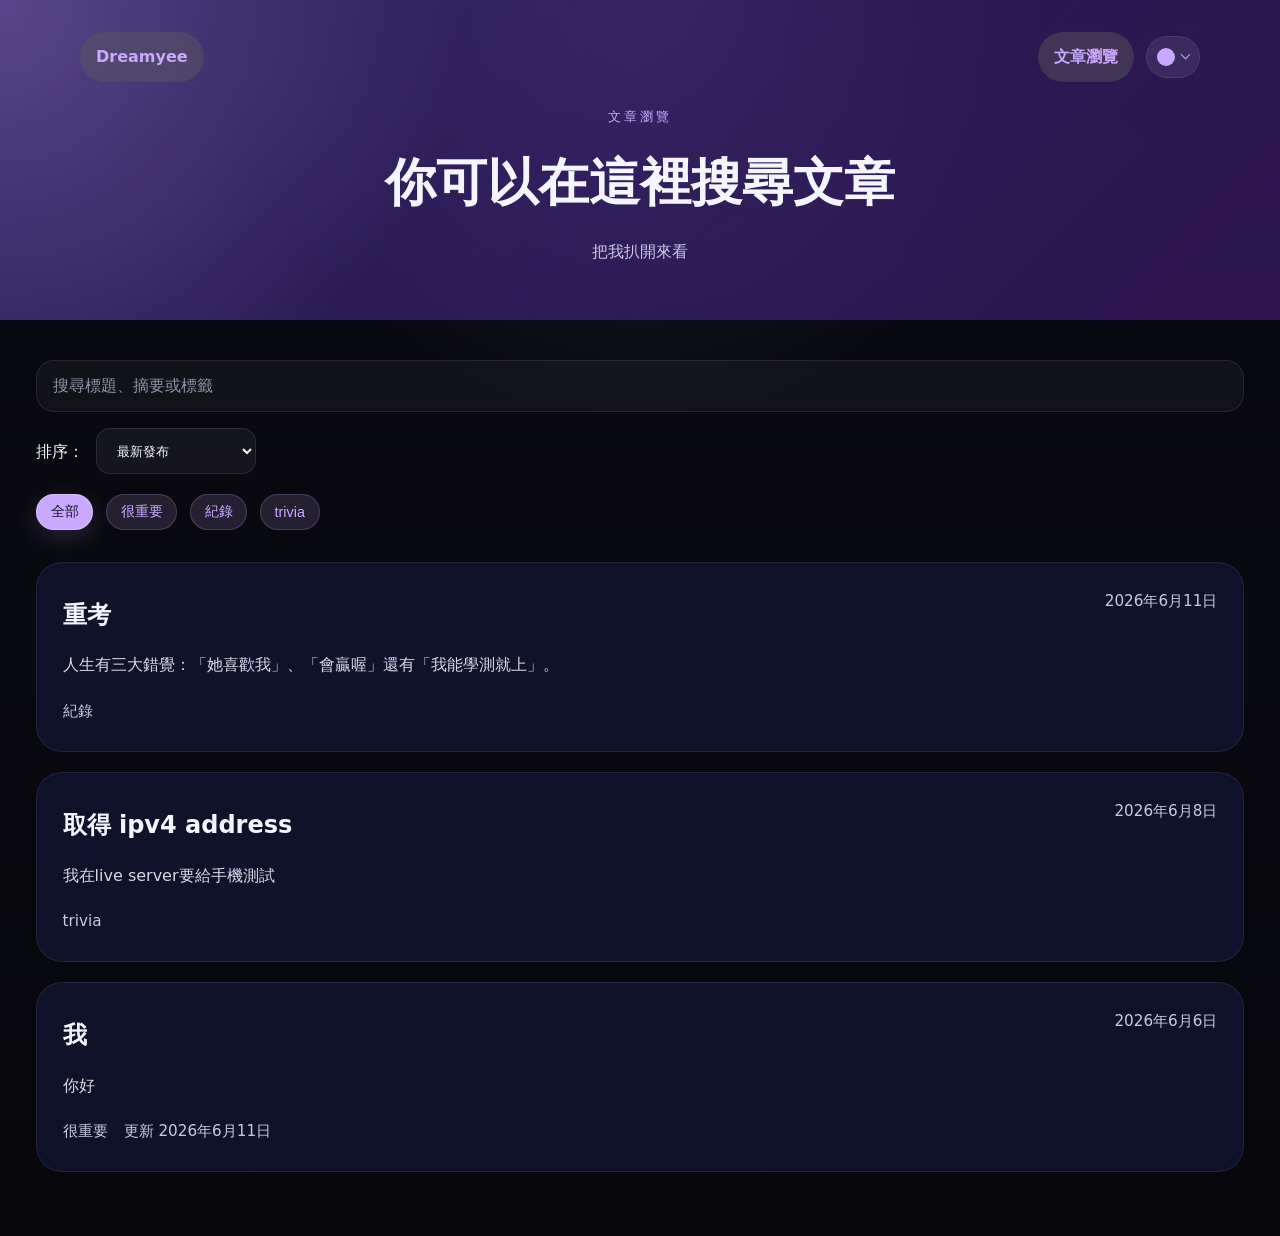
==== commit 2585059f: "trivia" ====
--- a/archive.html
+++ b/archive.html
@@ -38,6 +38,7 @@
         <div class="topbar">
           <a class="brand nav-link" href="index.html">Dreamyee</a>
           <div class="nav-actions">
+            <a class="nav-link" href="archive.html">文章瀏覽</a>
             <div class="theme-switcher">
               <button class="theme-trigger" type="button" aria-label="選擇主題色" aria-expanded="false" aria-controls="themeMenu">
                 <span class="theme-trigger-swatch" aria-hidden="true"></span>
@@ -58,7 +59,6 @@
                 </button>
               </div>
             </div>
-            <a class="nav-link" href="archive.html">文章瀏覽</a>
           </div>
         </div>
         <div class="hero-content">
--- a/styles.css
+++ b/styles.css
@@ -145,7 +145,7 @@
 
 .topbar {
   position: relative;
-  z-index: 1;
+  z-index: 30;
   display: flex;
   align-items: center;
   justify-content: space-between;
@@ -221,9 +221,9 @@
   height: 18px;
   flex: 0 0 auto;
   border-radius: 999px;
-  border: 1px solid rgba(255, 255, 255, 0.26);
+  border: 0;
   background: var(--accent);
-  box-shadow: inset 0 0 0 2px rgba(0, 0, 0, 0.12);
+  box-shadow: none;
 }
 
 .theme-trigger-chevron {
@@ -243,7 +243,7 @@
   position: absolute;
   top: calc(100% + 0.5rem);
   right: 0;
-  z-index: 20;
+  z-index: 40;
   display: grid;
   min-width: 136px;
   padding: 0.35rem;
@@ -294,15 +294,15 @@
 }
 
 .theme-purple {
-  background: linear-gradient(135deg, #c9a9ff, #5840cc);
+  background: #c9a9ff;
 }
 
 .theme-blue {
-  background: linear-gradient(135deg, #8fd0ff, #1f5fa8);
+  background: #8fd0ff;
 }
 
 .theme-green {
-  background: linear-gradient(135deg, #8be7b6, #1c6f48);
+  background: #8be7b6;
 }
 
 .post-meta {
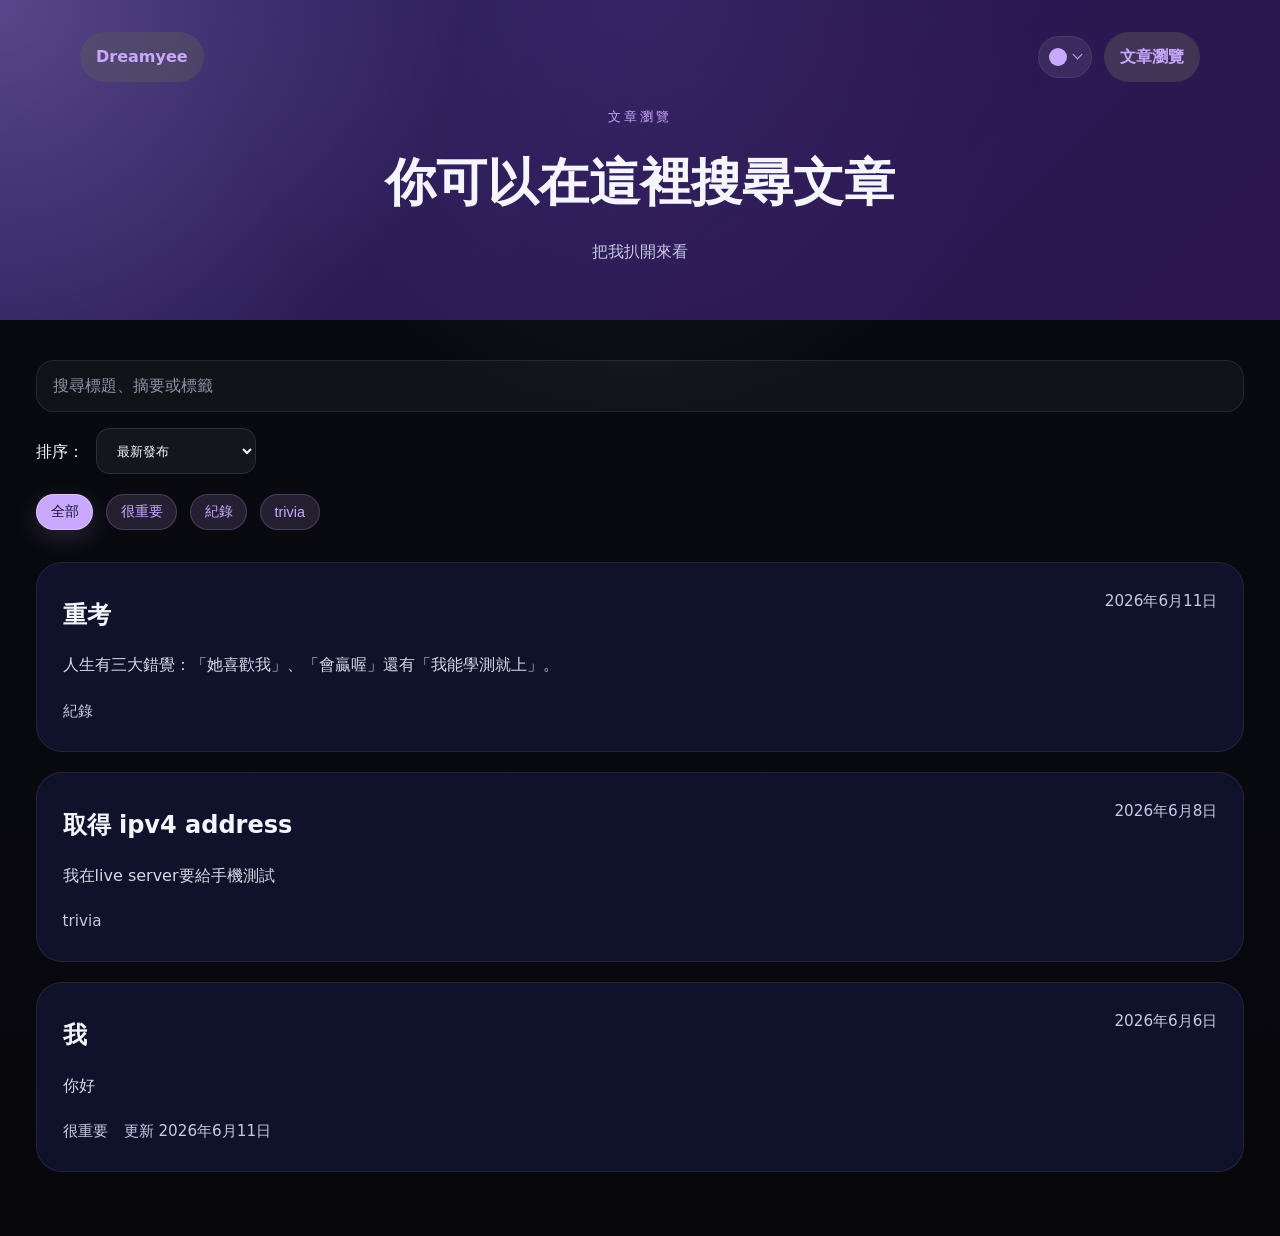
==== commit 917e420d: "stupid ass" ====
--- a/archive.html
+++ b/archive.html
@@ -38,7 +38,6 @@
         <div class="topbar">
           <a class="brand nav-link" href="index.html">Dreamyee</a>
           <div class="nav-actions">
-            <a class="nav-link" href="archive.html">文章瀏覽</a>
             <div class="theme-switcher">
               <button class="theme-trigger" type="button" aria-label="選擇主題色" aria-expanded="false" aria-controls="themeMenu">
                 <span class="theme-trigger-swatch" aria-hidden="true"></span>
@@ -59,6 +58,7 @@
                 </button>
               </div>
             </div>
+            <a class="nav-link" href="archive.html">文章瀏覽</a>
           </div>
         </div>
         <div class="hero-content">
